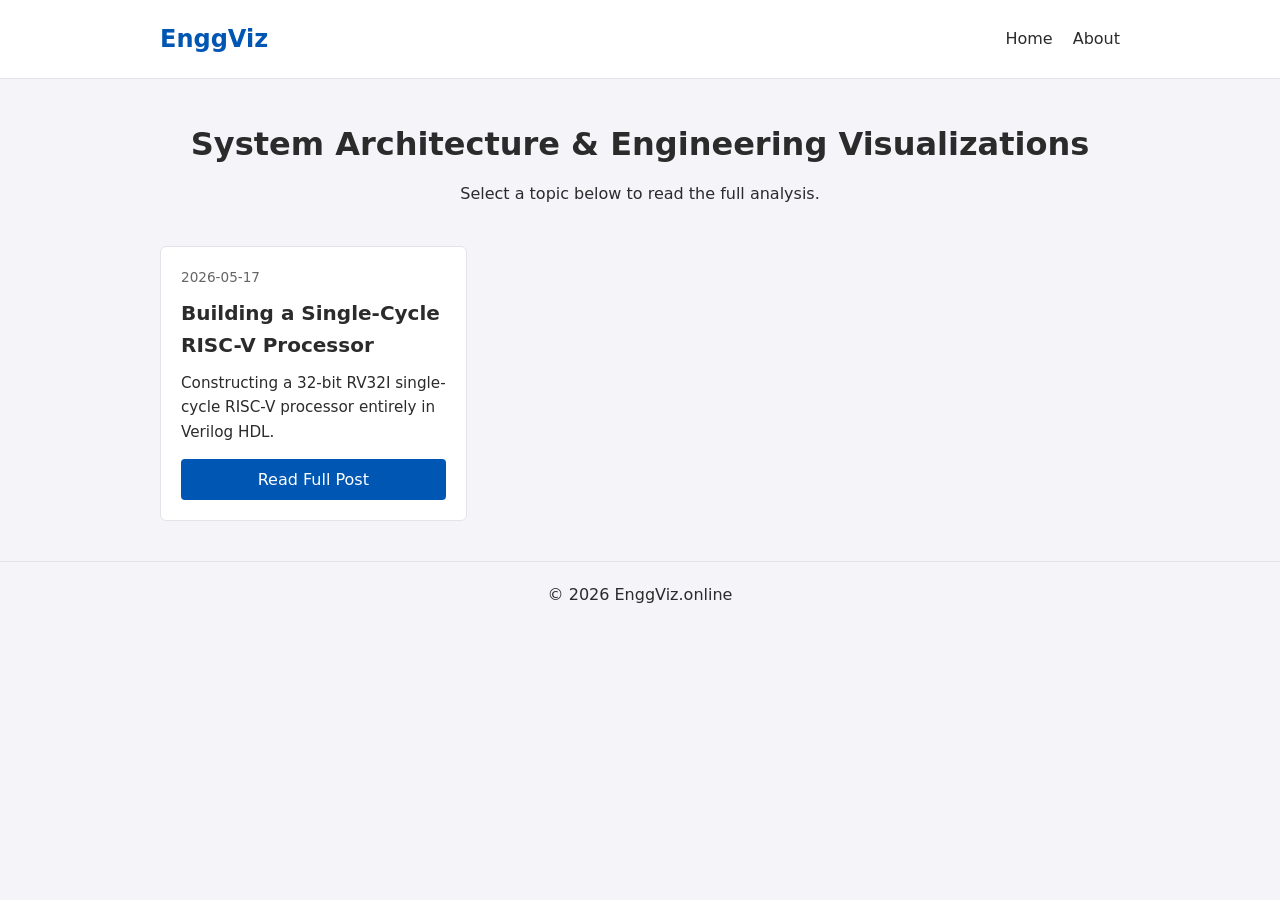
==== index.html @ f7cac492 "Add files via upload" ====
<!DOCTYPE html>
<html lang="en">
<head>
    <meta charset="UTF-8">
    <meta name="viewport" content="width=device-width, initial-scale=1.0">
    <title>EnggViz | Engineering & Mathematics</title>
    <link rel="stylesheet" href="styles.css">
</head>
<body>
    <header class="site-header">
        <div class="container nav-bar">
            <h1 class="logo">EnggViz</h1>
            <nav>
                <ul class="nav-links">
                    <li><a href="index.html">Home</a></li>
                    <li><a href="#">About</a></li>
                </ul>
            </nav>
        </div>
    </header>

    <main class="container">
        <section class="hero">
            <h2>System Architecture & Engineering Visualizations</h2>
            <p>Select a topic below to read the full analysis.</p>
        </section>

        <section id="feed-container" class="grid-feed"></section>
    </main>

    <footer class="site-footer">
        <div class="container">
            <p>&copy; 2026 EnggViz.online</p>
        </div>
    </footer>

    <script src="script.js"></script>
</body>
</html>
---- styles.css ----
:root {
          --bg-color: #f4f4f9;
          --text-color: #2b2b2b;
          --accent-color: #0056b3;
          --card-bg: #ffffff;
          --border: #e1e4e8;
          --font-sans: system-ui, -apple-system, sans-serif;
}

* {
          margin: 0;
          padding: 0;
          box-sizing: border-box;
}

body {
          font-family: var(--font-sans);
          background-color: var(--bg-color);
          color: var(--text-color);
          line-height: 1.6;
}

.container {
          max-width: 1000px;
          margin: 0 auto;
          padding: 0 20px;
}

/* Header */
.site-header {
          background-color: var(--card-bg);
          border-bottom: 1px solid var(--border);
          padding: 20px 0;
}

.nav-bar {
          display: flex;
          justify-content: space-between;
          align-items: center;
}

.logo {
          color: var(--accent-color);
          font-size: 1.5rem;
}

.nav-links {
          list-style: none;
          display: flex;
          gap: 20px;
}

.nav-links a {
          text-decoration: none;
          color: var(--text-color);
          font-weight: 500;
}

/* Main Content */
.hero {
          text-align: center;
          margin: 40px 0;
}

.hero h2 {
          font-size: 2rem;
          margin-bottom: 10px;
}

/* Grid Feed */
.grid-feed {
          display: grid;
          grid-template-columns: repeat(auto-fill, minmax(300px, 1fr));
          gap: 20px;
          margin-bottom: 40px;
}

.card {
          background-color: var(--card-bg);
          border: 1px solid var(--border);
          border-radius: 6px;
          padding: 20px;
          display: flex;
          flex-direction: column;
          transition: transform 0.2s ease, box-shadow 0.2s ease;
}

.card:hover {
          transform: translateY(-2px);
          box-shadow: 0 4px 12px rgba(0, 0, 0, 0.05);
}

.card-date {
          font-size: 0.85rem;
          color: #666;
          margin-bottom: 8px;
}

.card-title {
          font-size: 1.25rem;
          margin-bottom: 10px;
}

.card-excerpt {
          font-size: 0.95rem;
          flex-grow: 1;
          margin-bottom: 15px;
}

.card-link {
          text-decoration: none;
          color: #ffffff;
          background-color: var(--accent-color);
          padding: 8px 12px;
          border-radius: 4px;
          text-align: center;
          font-weight: 500;
}

/* Footer */
.site-footer {
          text-align: center;
          padding: 20px 0;
          margin-top: 40px;
          border-top: 1px solid var(--border);
}

.article-container {
          max-width: 800px;
          /* Narrower width for better reading experience */
          margin-top: 40px;
          margin-bottom: 60px;
}

.blog-post {
          background-color: var(--card-bg);
          padding: 40px;
          border-radius: 8px;
          border: 1px solid var(--border);
}

.post-header {
          margin-bottom: 40px;
          text-align: center;
          border-bottom: 1px solid var(--border);
          padding-bottom: 20px;
}

.post-category {
          display: inline-block;
          color: var(--accent-color);
          font-size: 0.9rem;
          font-weight: 600;
          text-transform: uppercase;
          letter-spacing: 1px;
          margin-bottom: 15px;
}

.post-title {
          font-size: 2.5rem;
          line-height: 1.2;
          margin-bottom: 15px;
          color: #1a1a1a;
}

.post-meta {
          color: #666;
          font-size: 0.95rem;
}

.post-content h2 {
          font-size: 1.8rem;
          margin: 40px 0 20px;
          color: #222;
}

.post-content p {
          font-size: 1.1rem;
          line-height: 1.8;
          margin-bottom: 20px;
          color: #333;
}

.post-content ul {
          margin-bottom: 20px;
          padding-left: 20px;
}

.post-content li {
          font-size: 1.1rem;
          line-height: 1.8;
          margin-bottom: 10px;
          color: #333;
}

/* Code Blocks */
pre {
          background-color: #1e1e1e;
          color: #d4d4d4;
          padding: 20px;
          border-radius: 6px;
          overflow-x: auto;
          margin: 25px 0;
          font-family: 'Courier New', Courier, monospace;
          font-size: 0.95rem;
          line-height: 1.5;
}

code {
          font-family: 'Courier New', Courier, monospace;
          background-color: #f0f0f0;
          color: #d63384;
          padding: 2px 4px;
          border-radius: 4px;
          font-size: 0.95em;
}

pre code {
          background-color: transparent;
          color: inherit;
          padding: 0;
}

/* Placeholders for Diagrams */
.placeholder-image {
          background-color: #e9ecef;
          border: 2px dashed #adb5bd;
          height: 300px;
          display: flex;
          align-items: center;
          justify-content: center;
          color: #6c757d;
          font-weight: bold;
          margin: 30px 0;
          border-radius: 6px;
}
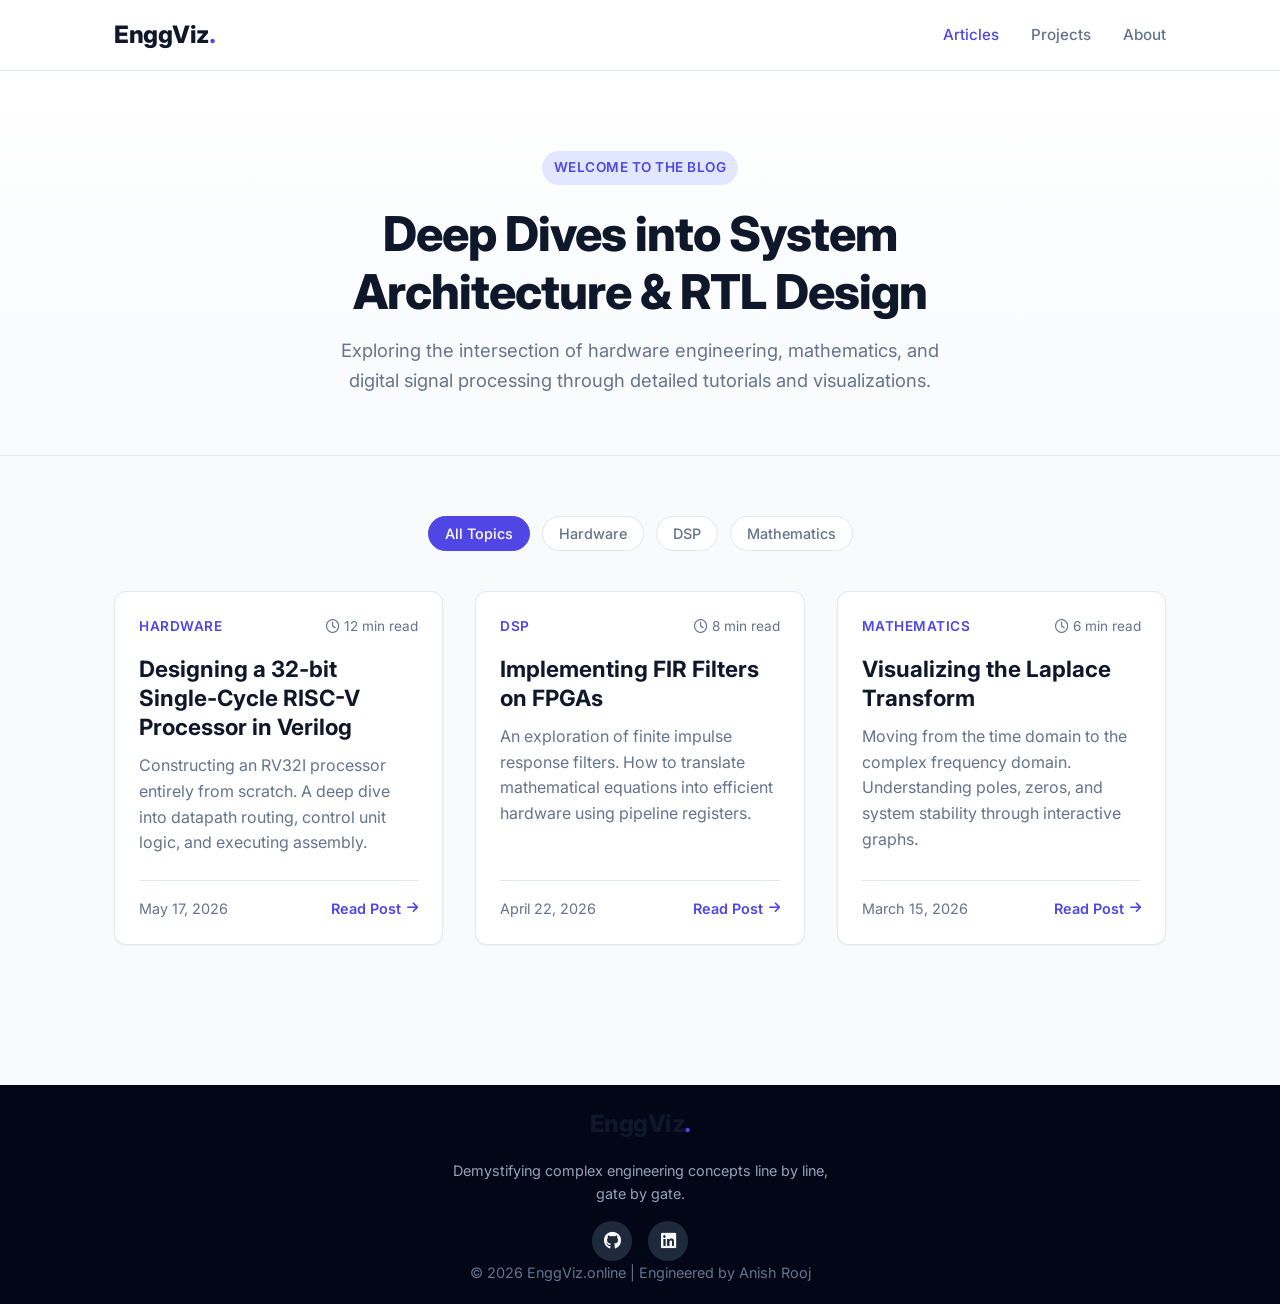
==== commit 0b753c48: "Add files via upload" ====
--- a/index.html
+++ b/index.html
@@ -1,39 +1,76 @@
 <!DOCTYPE html>
 <html lang="en">
+
 <head>
     <meta charset="UTF-8">
     <meta name="viewport" content="width=device-width, initial-scale=1.0">
-    <title>EnggViz | Engineering & Mathematics</title>
+    <title>EnggViz | Engineering & Mathematics Architecture</title>
+
+    <link rel="preconnect" href="https://fonts.googleapis.com">
+    <link rel="preconnect" href="https://fonts.gstatic.com" crossorigin>
+    <link href="https://fonts.googleapis.com/css2?family=Inter:wght@300;400;500;600;700&display=swap" rel="stylesheet">
+
+    <link rel="stylesheet" href="https://cdnjs.cloudflare.com/ajax/libs/font-awesome/6.4.0/css/all.min.css">
+
     <link rel="stylesheet" href="styles.css">
 </head>
+
 <body>
     <header class="site-header">
         <div class="container nav-bar">
-            <h1 class="logo">EnggViz</h1>
+            <h1 class="logo"><a href="index.html">EnggViz<span>.</span></a></h1>
             <nav>
                 <ul class="nav-links">
-                    <li><a href="index.html">Home</a></li>
+                    <li><a href="index.html" class="active">Articles</a></li>
+                    <li><a href="#">Projects</a></li>
                     <li><a href="#">About</a></li>
                 </ul>
             </nav>
         </div>
     </header>
 
-    <main class="container">
+    <main>
         <section class="hero">
-            <h2>System Architecture & Engineering Visualizations</h2>
-            <p>Select a topic below to read the full analysis.</p>
+            <div class="container">
+                <span class="hero-badge">Welcome to the blog</span>
+                <h2>Deep Dives into System Architecture & RTL Design</h2>
+                <p>Exploring the intersection of hardware engineering, mathematics, and digital signal processing
+                    through detailed tutorials and visualizations.</p>
+            </div>
         </section>
 
-        <section id="feed-container" class="grid-feed"></section>
+        <div class="container main-content">
+            <div class="filter-bar">
+                <button class="filter-btn active" data-filter="all">All Topics</button>
+                <button class="filter-btn" data-filter="Hardware">Hardware</button>
+                <button class="filter-btn" data-filter="DSP">DSP</button>
+                <button class="filter-btn" data-filter="Mathematics">Mathematics</button>
+            </div>
+
+            <section id="feed-container" class="grid-feed">
+            </section>
+        </div>
     </main>
 
     <footer class="site-footer">
-        <div class="container">
-            <p>&copy; 2026 EnggViz.online</p>
+        <div class="footer-bottom">
+            <div class="footer-brand">
+                <h2 class="logo">EnggViz<span>.</span></h2>
+                <p>Demystifying complex engineering concepts line by line, gate by gate.</p>
+                <div class="social-links">
+                    <a href="https://github.com/Anish-Rooj-cpu" target="_blank" rel="noopener"><i
+                            class="fab fa-github"></i></a>
+                    <a href="https://www.linkedin.com/in/anish-rooj" target="_blank" rel="noopener"><i
+                            class="fab fa-linkedin"></i></a>
+                </div>
+            </div>
+            <div class="container">
+                <p>&copy; 2026 EnggViz.online | Engineered by Anish Rooj</p>
+            </div>
         </div>
     </footer>
 
     <script src="script.js"></script>
 </body>
+
 </html>
--- a/styles.css
+++ b/styles.css
@@ -1,236 +1,312 @@
 :root {
-          --bg-color: #f4f4f9;
-          --text-color: #2b2b2b;
-          --accent-color: #0056b3;
-          --card-bg: #ffffff;
-          --border: #e1e4e8;
-          --font-sans: system-ui, -apple-system, sans-serif;
+    /* Color Palette */
+    --bg-color: #f8fafc;
+    --surface-color: #ffffff;
+    --text-main: #0f172a;
+    --text-muted: #64748b;
+    --accent-color: #4f46e5;      /* Indigo */
+    --accent-hover: #4338ca;
+    --border-color: #e2e8f0;
+    
+    /* Typography */
+    --font-sans: 'Inter', system-ui, -apple-system, sans-serif;
+    
+    /* Effects */
+    --shadow-sm: 0 1px 2px 0 rgb(0 0 0 / 0.05);
+    --shadow-md: 0 4px 6px -1px rgb(0 0 0 / 0.1), 0 2px 4px -2px rgb(0 0 0 / 0.1);
+    --shadow-lg: 0 10px 15px -3px rgb(0 0 0 / 0.1), 0 4px 6px -4px rgb(0 0 0 / 0.1);
+    --transition: all 0.2s ease-in-out;
 }
 
 * {
-          margin: 0;
-          padding: 0;
-          box-sizing: border-box;
+    margin: 0;
+    padding: 0;
+    box-sizing: border-box;
 }
 
 body {
-          font-family: var(--font-sans);
-          background-color: var(--bg-color);
-          color: var(--text-color);
-          line-height: 1.6;
+    font-family: var(--font-sans);
+    background-color: var(--bg-color);
+    color: var(--text-main);
+    line-height: 1.6;
+    -webkit-font-smoothing: antialiased;
+}
+
+a {
+    text-decoration: none;
+    color: inherit;
+    transition: var(--transition);
 }
 
 .container {
-          max-width: 1000px;
-          margin: 0 auto;
-          padding: 0 20px;
-}
-
-/* Header */
+    max-width: 1100px;
+    margin: 0 auto;
+    padding: 0 24px;
+}
+
+/* --- Header --- */
 .site-header {
-          background-color: var(--card-bg);
-          border-bottom: 1px solid var(--border);
-          padding: 20px 0;
+    background-color: rgba(255, 255, 255, 0.9);
+    backdrop-filter: blur(8px);
+    border-bottom: 1px solid var(--border-color);
+    padding: 16px 0;
+    position: sticky;
+    top: 0;
+    z-index: 100;
 }
 
 .nav-bar {
-          display: flex;
-          justify-content: space-between;
-          align-items: center;
+    display: flex;
+    justify-content: space-between;
+    align-items: center;
 }
 
 .logo {
-          color: var(--accent-color);
-          font-size: 1.5rem;
+    font-size: 1.5rem;
+    font-weight: 800;
+    color: var(--text-main);
+    letter-spacing: -0.5px;
+}
+
+.logo span {
+    color: var(--accent-color);
 }
 
 .nav-links {
-          list-style: none;
-          display: flex;
-          gap: 20px;
+    list-style: none;
+    display: flex;
+    gap: 32px;
 }
 
 .nav-links a {
-          text-decoration: none;
-          color: var(--text-color);
-          font-weight: 500;
-}
-
-/* Main Content */
+    color: var(--text-muted);
+    font-weight: 500;
+    font-size: 0.95rem;
+}
+
+.nav-links a:hover, .nav-links a.active {
+    color: var(--accent-color);
+}
+
+/* --- Hero Section --- */
 .hero {
-          text-align: center;
-          margin: 40px 0;
+    padding: 80px 0 60px;
+    text-align: center;
+    background: linear-gradient(180deg, #ffffff 0%, var(--bg-color) 100%);
+    border-bottom: 1px solid var(--border-color);
+}
+
+.hero-badge {
+    display: inline-block;
+    background-color: #e0e7ff;
+    color: var(--accent-color);
+    padding: 6px 12px;
+    border-radius: 20px;
+    font-size: 0.85rem;
+    font-weight: 600;
+    margin-bottom: 20px;
+    text-transform: uppercase;
+    letter-spacing: 0.5px;
 }
 
 .hero h2 {
-          font-size: 2rem;
-          margin-bottom: 10px;
-}
-
-/* Grid Feed */
+    font-size: 3rem;
+    font-weight: 800;
+    letter-spacing: -1px;
+    margin-bottom: 16px;
+    color: #0f172a;
+    max-width: 800px;
+    margin-left: auto;
+    margin-right: auto;
+    line-height: 1.2;
+}
+
+.hero p {
+    font-size: 1.15rem;
+    color: var(--text-muted);
+    max-width: 600px;
+    margin: 0 auto;
+}
+
+/* --- Main Content & Filters --- */
+.main-content {
+    padding: 60px 24px;
+}
+
+.filter-bar {
+    display: flex;
+    gap: 12px;
+    margin-bottom: 40px;
+    flex-wrap: wrap;
+    justify-content: center;
+}
+
+.filter-btn {
+    background-color: var(--surface-color);
+    border: 1px solid var(--border-color);
+    color: var(--text-muted);
+    padding: 8px 16px;
+    border-radius: 20px;
+    font-size: 0.9rem;
+    font-weight: 500;
+    cursor: pointer;
+    font-family: inherit;
+    transition: var(--transition);
+}
+
+.filter-btn:hover {
+    border-color: var(--accent-color);
+    color: var(--accent-color);
+}
+
+.filter-btn.active {
+    background-color: var(--accent-color);
+    color: #ffffff;
+    border-color: var(--accent-color);
+}
+
+/* --- Blog Cards Feed --- */
 .grid-feed {
-          display: grid;
-          grid-template-columns: repeat(auto-fill, minmax(300px, 1fr));
-          gap: 20px;
-          margin-bottom: 40px;
+    display: grid;
+    grid-template-columns: repeat(auto-fill, minmax(320px, 1fr));
+    gap: 32px;
 }
 
 .card {
-          background-color: var(--card-bg);
-          border: 1px solid var(--border);
-          border-radius: 6px;
-          padding: 20px;
-          display: flex;
-          flex-direction: column;
-          transition: transform 0.2s ease, box-shadow 0.2s ease;
+    background-color: var(--surface-color);
+    border: 1px solid var(--border-color);
+    border-radius: 12px;
+    padding: 24px;
+    display: flex;
+    flex-direction: column;
+    transition: var(--transition);
+    box-shadow: var(--shadow-sm);
 }
 
 .card:hover {
-          transform: translateY(-2px);
-          box-shadow: 0 4px 12px rgba(0, 0, 0, 0.05);
+    transform: translateY(-4px);
+    box-shadow: var(--shadow-lg);
+    border-color: #cbd5e1;
+}
+
+.card-header {
+    display: flex;
+    justify-content: space-between;
+    align-items: center;
+    margin-bottom: 16px;
+    font-size: 0.85rem;
+}
+
+.card-category {
+    color: var(--accent-color);
+    font-weight: 600;
+    text-transform: uppercase;
+    letter-spacing: 0.5px;
+}
+
+.card-read-time {
+    color: var(--text-muted);
+}
+
+.card-title {
+    font-size: 1.4rem;
+    font-weight: 700;
+    margin-bottom: 12px;
+    line-height: 1.3;
+}
+
+.card-title a:hover {
+    color: var(--accent-color);
+}
+
+.card-excerpt {
+    font-size: 1rem;
+    color: var(--text-muted);
+    flex-grow: 1;
+    margin-bottom: 24px;
+}
+
+.card-footer {
+    display: flex;
+    justify-content: space-between;
+    align-items: center;
+    border-top: 1px solid var(--border-color);
+    padding-top: 16px;
+    font-size: 0.9rem;
 }
 
 .card-date {
-          font-size: 0.85rem;
-          color: #666;
-          margin-bottom: 8px;
-}
-
-.card-title {
-          font-size: 1.25rem;
-          margin-bottom: 10px;
-}
-
-.card-excerpt {
-          font-size: 0.95rem;
-          flex-grow: 1;
-          margin-bottom: 15px;
+    color: var(--text-muted);
 }
 
 .card-link {
-          text-decoration: none;
-          color: #ffffff;
-          background-color: var(--accent-color);
-          padding: 8px 12px;
-          border-radius: 4px;
-          text-align: center;
-          font-weight: 500;
-}
-
-/* Footer */
+    color: var(--accent-color);
+    font-weight: 600;
+    display: flex;
+    align-items: center;
+    gap: 6px;
+}
+
+.card-link:hover {
+    color: var(--accent-hover);
+    gap: 10px; /* Slight animation effect */
+}
+
+/* --- Footer --- */
 .site-footer {
-          text-align: center;
-          padding: 20px 0;
-          margin-top: 40px;
-          border-top: 1px solid var(--border);
-}
-
-.article-container {
-          max-width: 800px;
-          /* Narrower width for better reading experience */
-          margin-top: 40px;
-          margin-bottom: 60px;
-}
-
-.blog-post {
-          background-color: var(--card-bg);
-          padding: 40px;
-          border-radius: 8px;
-          border: 1px solid var(--border);
-}
-
-.post-header {
-          margin-bottom: 40px;
-          text-align: center;
-          border-bottom: 1px solid var(--border);
-          padding-bottom: 20px;
-}
-
-.post-category {
-          display: inline-block;
-          color: var(--accent-color);
-          font-size: 0.9rem;
-          font-weight: 600;
-          text-transform: uppercase;
-          letter-spacing: 1px;
-          margin-bottom: 15px;
-}
-
-.post-title {
-          font-size: 2.5rem;
-          line-height: 1.2;
-          margin-bottom: 15px;
-          color: #1a1a1a;
-}
-
-.post-meta {
-          color: #666;
-          font-size: 0.95rem;
-}
-
-.post-content h2 {
-          font-size: 1.8rem;
-          margin: 40px 0 20px;
-          color: #222;
-}
-
-.post-content p {
-          font-size: 1.1rem;
-          line-height: 1.8;
-          margin-bottom: 20px;
-          color: #333;
-}
-
-.post-content ul {
-          margin-bottom: 20px;
-          padding-left: 20px;
-}
-
-.post-content li {
-          font-size: 1.1rem;
-          line-height: 1.8;
-          margin-bottom: 10px;
-          color: #333;
-}
-
-/* Code Blocks */
-pre {
-          background-color: #1e1e1e;
-          color: #d4d4d4;
-          padding: 20px;
-          border-radius: 6px;
-          overflow-x: auto;
-          margin: 25px 0;
-          font-family: 'Courier New', Courier, monospace;
-          font-size: 0.95rem;
-          line-height: 1.5;
-}
-
-code {
-          font-family: 'Courier New', Courier, monospace;
-          background-color: #f0f0f0;
-          color: #d63384;
-          padding: 2px 4px;
-          border-radius: 4px;
-          font-size: 0.95em;
-}
-
-pre code {
-          background-color: transparent;
-          color: inherit;
-          padding: 0;
-}
-
-/* Placeholders for Diagrams */
-.placeholder-image {
-          background-color: #e9ecef;
-          border: 2px dashed #adb5bd;
-          height: 300px;
-          display: flex;
-          align-items: center;
-          justify-content: center;
-          color: #6c757d;
-          font-weight: bold;
-          margin: 30px 0;
-          border-radius: 6px;
+    background-color: #0f172a;
+    color: #f8fafc;
+    margin-top: 80px;
+}
+
+.footer-content {
+    display: flex;
+    flex-direction: column;
+    align-items: center;
+    text-align: center;
+    margin-bottom: 40px;
+}
+
+.footer-brand p {
+    color: #94a3b8;
+    margin: 16px auto;
+    max-width: 400px;
+}
+
+.social-links {
+    display: flex;
+    justify-content: center;
+    gap: 16px;
+}
+
+.social-links a {
+    color: #f8fafc;
+    background-color: #1e293b;
+    width: 40px;
+    height: 40px;
+    display: flex;
+    align-items: center;
+    justify-content: center;
+    border-radius: 50%;
+    font-size: 1.1rem;
+}
+
+.social-links a:hover {
+    background-color: var(--accent-color);
+    transform: translateY(-2px);
+}
+
+.footer-bottom {
+    background-color: #020617;
+    padding: 20px 0;
+    text-align: center;
+    color: #64748b;
+    font-size: 0.9rem;
+}
+
+/* Responsive */
+@media (max-width: 768px) {
+    .hero h2 { font-size: 2.2rem; }
+    .footer-grid { grid-template-columns: 1fr; }
+    .nav-links { display: none; /* Add hamburger menu logic later if needed */ }
 }
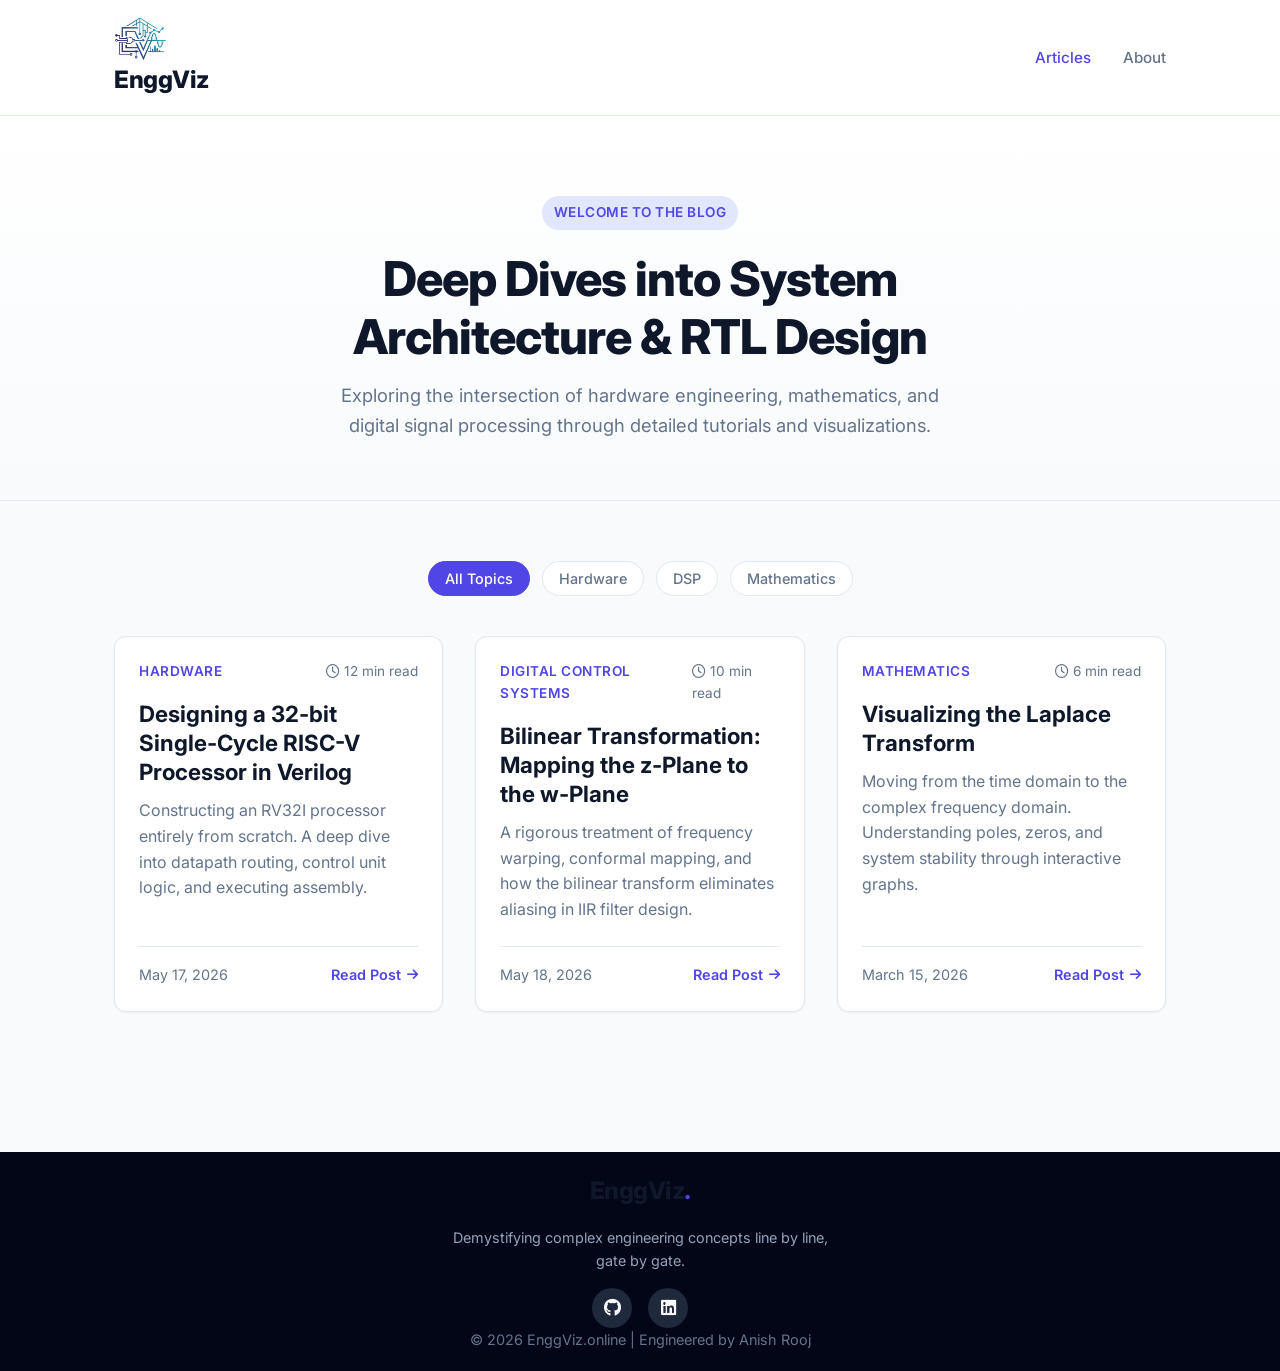
==== commit d6d70a57: "Add files via upload" ====
--- a/index.html
+++ b/index.html
@@ -2,27 +2,99 @@
 <html lang="en">
 
 <head>
+    <!-- ✅ Character encoding & viewport -->
     <meta charset="UTF-8">
     <meta name="viewport" content="width=device-width, initial-scale=1.0">
-    <title>EnggViz | Engineering & Mathematics Architecture</title>
+    
+    <!-- ✅ Primary SEO meta tags -->
+    <title>EnggViz — Engineering & Mathematics Explained</title>
+    <meta name="description"
+        content="In-depth articles on engineering concepts, mathematics, and architecture. Clear explanations, diagrams, and insights for students and professionals.">
+    <meta name="author" content="EnggViz">
+    <meta name="robots" content="index, follow, max-image-preview:large, max-snippet:-1, max-video-preview:-1">
+    <link rel="canonical" href="https://www.enggviz.com/">
+    <link rel="icon" type="image/png" sizes="192x192" href="logo.png">
+    <!-- ✅ Open Graph (blog-specific type) -->
+    <meta property="og:type" content="blog">
+    <meta property="og:url" content="https://www.enggviz.com/">
+    <meta property="og:title" content="EnggViz — Engineering & Mathematics Explained">
+    <meta property="og:description"
+        content="In-depth articles on engineering concepts, mathematics, and architecture. Clear explanations, diagrams, and insights for students and professionals.">
+    <meta property="og:image" content="https://www.enggviz.com/assets/og-image.png">
+    <meta property="og:image:width" content="1200">
+    <meta property="og:image:height" content="630">
+    <meta property="og:image:alt" content="EnggViz blog — Engineering & Mathematics">
+    <meta property="og:site_name" content="EnggViz">
+    <meta property="og:locale" content="en_US">
 
+    <!-- ✅ Twitter Card -->
+    <meta name="twitter:card" content="summary_large_image">
+    <meta name="twitter:site" content="@enggviz">
+    <meta name="twitter:title" content="EnggViz — Engineering & Mathematics Explained">
+    <meta name="twitter:description"
+        content="In-depth articles on engineering concepts, mathematics, and architecture.">
+    <meta name="twitter:image" content="https://www.enggviz.com/assets/og-image.png">
+
+    <!-- ✅ Blog/article discoverability -->
+    <link rel="alternate" type="application/rss+xml" title="EnggViz RSS Feed" href="https://www.enggviz.com/feed.xml">
+
+    <!-- ✅ Favicon set -->
+    <link rel="icon" type="image/x-icon" href="/favicon.ico">
+    <link rel="icon" type="image/png" sizes="32x32" href="/favicon-32x32.png">
+    <link rel="icon" type="image/png" sizes="16x16" href="/favicon-16x16.png">
+    <link rel="apple-touch-icon" sizes="180x180" href="/apple-touch-icon.png">
+    <link rel="manifest" href="/site.webmanifest">
+    <meta name="theme-color" content="#0f172a">
+
+    <!-- ✅ Performance -->
     <link rel="preconnect" href="https://fonts.googleapis.com">
     <link rel="preconnect" href="https://fonts.gstatic.com" crossorigin>
+
+    <!-- ✅ Fonts -->
     <link href="https://fonts.googleapis.com/css2?family=Inter:wght@300;400;500;600;700&display=swap" rel="stylesheet">
 
-    <link rel="stylesheet" href="https://cdnjs.cloudflare.com/ajax/libs/font-awesome/6.4.0/css/all.min.css">
+    <!-- ✅ Font Awesome (non-render-blocking) -->
+    <link rel="stylesheet" href="https://cdnjs.cloudflare.com/ajax/libs/font-awesome/6.4.0/css/all.min.css"
+        media="print" onload="this.media='all'">
+    <noscript>
+        <link rel="stylesheet" href="https://cdnjs.cloudflare.com/ajax/libs/font-awesome/6.4.0/css/all.min.css">
+    </noscript>
 
+    <!-- ✅ App stylesheet -->
     <link rel="stylesheet" href="styles.css">
+
+    <!-- ✅ Structured data — Blog (homepage) -->
+    <script type="application/ld+json">
+    {
+        "@context": "https://schema.org",
+        "@type": "Blog",
+        "name": "EnggViz",
+        "url": "https://blog.enggviz.online/",
+        "description": "In-depth articles on engineering concepts, mathematics, and architecture.",
+        "inLanguage": "en-US",
+        "publisher": {
+            "@type": "Organization",
+            "name": "EnggViz",
+            "logo": {
+                "@type": "ImageObject",
+                "url": "https://blog.enggviz.online/logo.png"
+            }
+        }
+    }
+    </script>
 </head>
 
 <body>
     <header class="site-header">
         <div class="container nav-bar">
-            <h1 class="logo"><a href="index.html">EnggViz<span>.</span></a></h1>
+            <h1 class="logo">
+                <a href="index.html">
+                    <img src="logo.png" alt="EnggViz Logo" class="site-logo">EnggViz
+                </a>
+            </h1>
             <nav>
                 <ul class="nav-links">
                     <li><a href="index.html" class="active">Articles</a></li>
-                    <li><a href="#">Projects</a></li>
                     <li><a href="#">About</a></li>
                 </ul>
             </nav>
--- a/styles.css
+++ b/styles.css
@@ -60,7 +60,23 @@
     justify-content: space-between;
     align-items: center;
 }
-
+/* --- Logo Image Styling --- */
+.site-logo {
+    height: 45px; 
+    width: auto;  
+    display: block;
+    transition: transform 0.2s ease;
+}
+
+.site-logo:hover {
+    transform: scale(1.05); /* Adds a subtle zoom effect when hovered */
+}
+
+/* Optional: Make the footer logo slightly larger or smaller if desired */
+.footer-logo {
+    height: 55px;
+    margin-bottom: 10px;
+}
 .logo {
     font-size: 1.5rem;
     font-weight: 800;
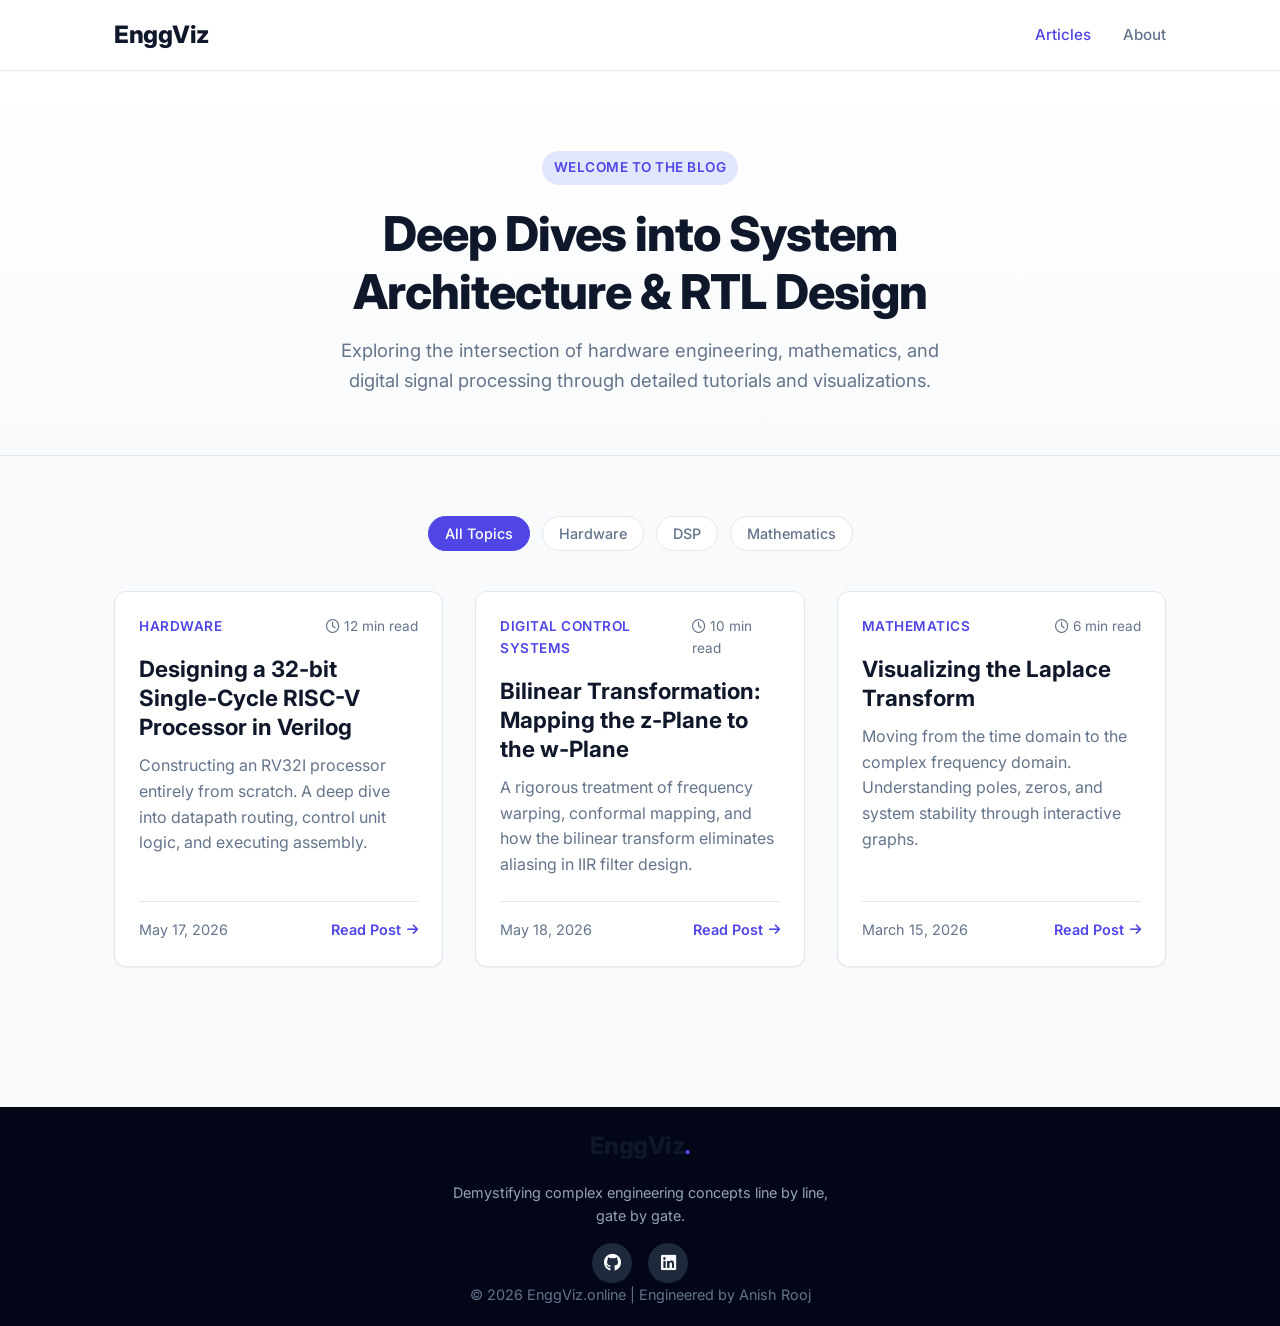
==== commit 852cc728: "Add files via upload" ====
--- a/index.html
+++ b/index.html
@@ -89,7 +89,7 @@
         <div class="container nav-bar">
             <h1 class="logo">
                 <a href="index.html">
-                    <img src="logo.png" alt="EnggViz Logo" class="site-logo">EnggViz
+                    EnggViz
                 </a>
             </h1>
             <nav>
--- a/styles.css
+++ b/styles.css
@@ -60,13 +60,6 @@
     justify-content: space-between;
     align-items: center;
 }
-/* --- Logo Image Styling --- */
-.site-logo {
-    height: 45px; 
-    width: auto;  
-    display: block;
-    transition: transform 0.2s ease;
-}
 
 .site-logo:hover {
     transform: scale(1.05); /* Adds a subtle zoom effect when hovered */
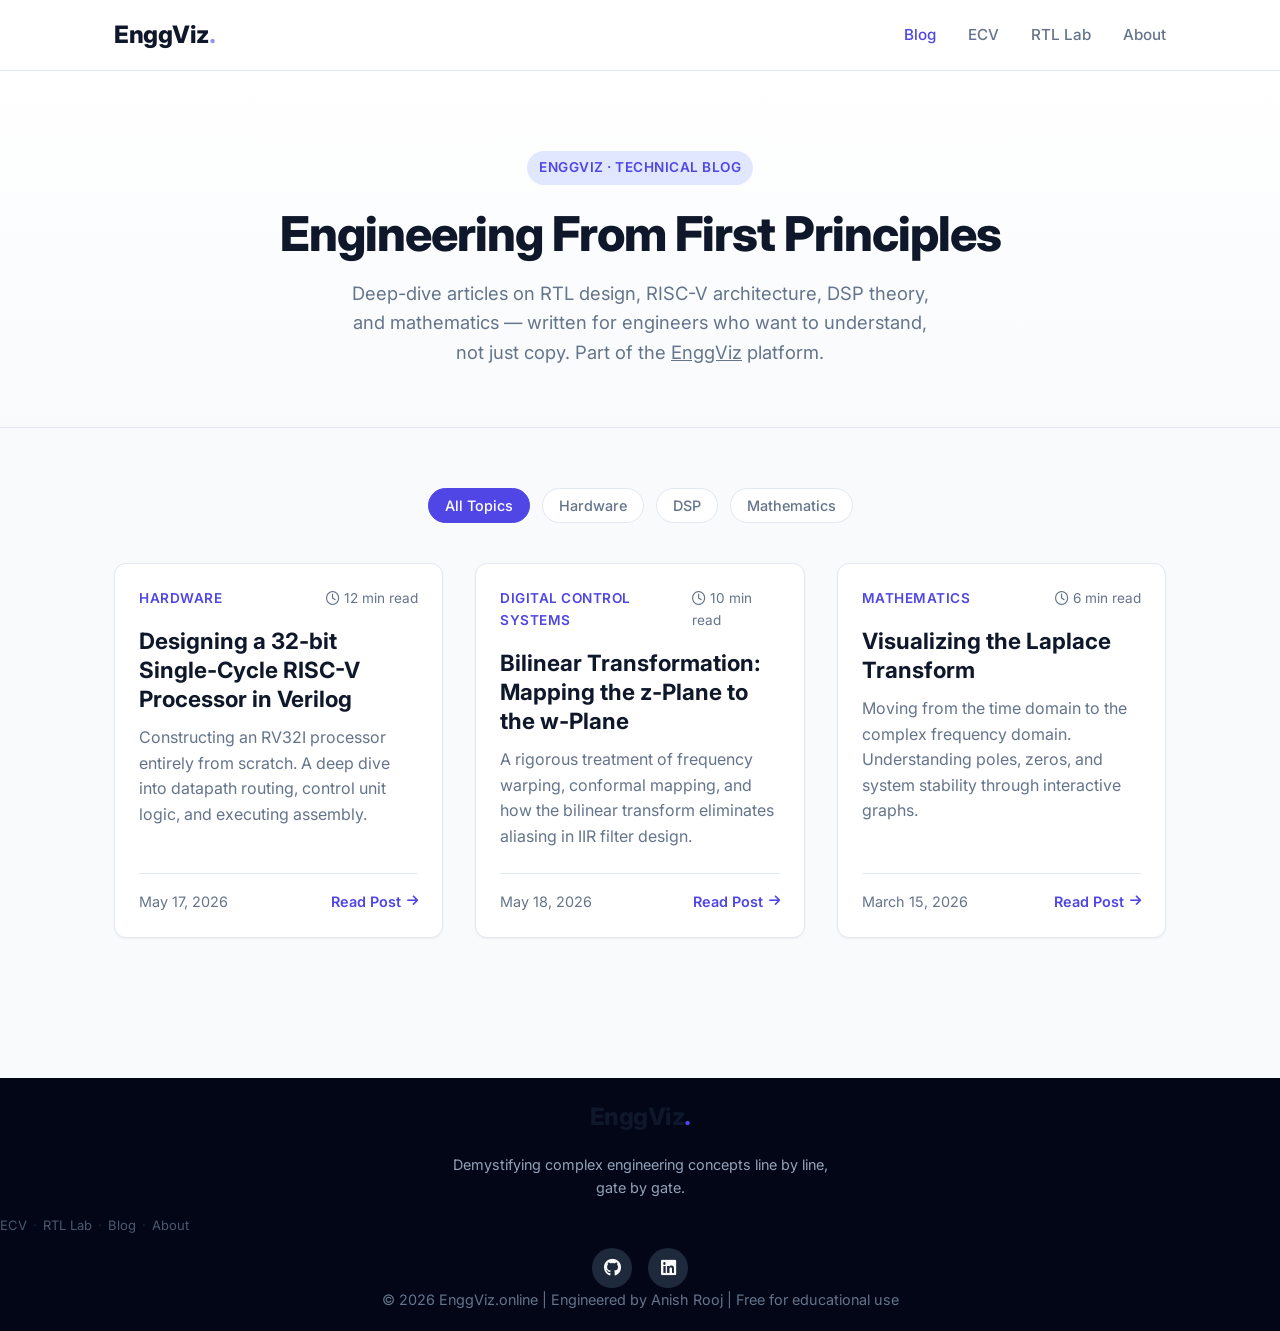
==== commit 00086c1b: "Updated the Lander Page" ====
--- a/index.html
+++ b/index.html
@@ -12,39 +12,17 @@
         content="In-depth articles on engineering concepts, mathematics, and architecture. Clear explanations, diagrams, and insights for students and professionals.">
     <meta name="author" content="EnggViz">
     <meta name="robots" content="index, follow, max-image-preview:large, max-snippet:-1, max-video-preview:-1">
-    <link rel="canonical" href="https://www.enggviz.com/">
+    <link rel="canonical" href="https://blog.enggviz.online/">
     <link rel="icon" type="image/png" sizes="192x192" href="logo.png">
     <!-- ✅ Open Graph (blog-specific type) -->
     <meta property="og:type" content="blog">
-    <meta property="og:url" content="https://www.enggviz.com/">
-    <meta property="og:title" content="EnggViz — Engineering & Mathematics Explained">
+    <meta property="og:url" content="https://blog.enggviz.online/">
+    <meta property="og:title" content="EnggViz Blog — Engineering & Mathematics Explained">
     <meta property="og:description"
         content="In-depth articles on engineering concepts, mathematics, and architecture. Clear explanations, diagrams, and insights for students and professionals.">
-    <meta property="og:image" content="https://www.enggviz.com/assets/og-image.png">
-    <meta property="og:image:width" content="1200">
-    <meta property="og:image:height" content="630">
-    <meta property="og:image:alt" content="EnggViz blog — Engineering & Mathematics">
-    <meta property="og:site_name" content="EnggViz">
-    <meta property="og:locale" content="en_US">
-
-    <!-- ✅ Twitter Card -->
-    <meta name="twitter:card" content="summary_large_image">
-    <meta name="twitter:site" content="@enggviz">
-    <meta name="twitter:title" content="EnggViz — Engineering & Mathematics Explained">
-    <meta name="twitter:description"
-        content="In-depth articles on engineering concepts, mathematics, and architecture.">
-    <meta name="twitter:image" content="https://www.enggviz.com/assets/og-image.png">
 
     <!-- ✅ Blog/article discoverability -->
-    <link rel="alternate" type="application/rss+xml" title="EnggViz RSS Feed" href="https://www.enggviz.com/feed.xml">
-
-    <!-- ✅ Favicon set -->
-    <link rel="icon" type="image/x-icon" href="/favicon.ico">
-    <link rel="icon" type="image/png" sizes="32x32" href="/favicon-32x32.png">
-    <link rel="icon" type="image/png" sizes="16x16" href="/favicon-16x16.png">
-    <link rel="apple-touch-icon" sizes="180x180" href="/apple-touch-icon.png">
-    <link rel="manifest" href="/site.webmanifest">
-    <meta name="theme-color" content="#0f172a">
+    <link rel="alternate" type="application/rss+xml" title="EnggViz RSS Feed" href="https://blog.enggviz.online/feed.xml">
 
     <!-- ✅ Performance -->
     <link rel="preconnect" href="https://fonts.googleapis.com">
@@ -62,6 +40,25 @@
 
     <!-- ✅ App stylesheet -->
     <link rel="stylesheet" href="styles.css">
+    <style>
+        .footer-platform-links {
+            display: flex;
+            flex-wrap: wrap;
+            gap: 6px;
+            align-items: center;
+            margin: 8px 0 12px;
+            font-size: 13px;
+        }
+        .footer-platform-links a {
+            color: inherit;
+            text-decoration: none;
+            opacity: 0.75;
+            transition: opacity 0.15s;
+        }
+        .footer-platform-links a:hover { opacity: 1; }
+        .footer-platform-links span { opacity: 0.3; }
+        .logo-dot { opacity: 0.6; }
+    </style>
 
     <!-- ✅ Structured data — Blog (homepage) -->
     <script type="application/ld+json">
@@ -88,14 +85,14 @@
     <header class="site-header">
         <div class="container nav-bar">
             <h1 class="logo">
-                <a href="index.html">
-                    EnggViz
-                </a>
+                <a href="index.html">EnggViz<span class="logo-dot">.</span></a>
             </h1>
             <nav>
                 <ul class="nav-links">
-                    <li><a href="index.html" class="active">Articles</a></li>
-                    <li><a href="#">About</a></li>
+                    <li><a href="index.html" class="active">Blog</a></li>
+                    <li><a href="https://enggviz.online" target="_blank" rel="noopener">ECV</a></li>
+                    <li><a href="https://lab.enggviz.online" target="_blank" rel="noopener">RTL Lab</a></li>
+                    <li><a href="https://enggviz.online/about.html" target="_blank" rel="noopener">About</a></li>
                 </ul>
             </nav>
         </div>
@@ -104,10 +101,11 @@
     <main>
         <section class="hero">
             <div class="container">
-                <span class="hero-badge">Welcome to the blog</span>
-                <h2>Deep Dives into System Architecture & RTL Design</h2>
-                <p>Exploring the intersection of hardware engineering, mathematics, and digital signal processing
-                    through detailed tutorials and visualizations.</p>
+                <span class="hero-badge">EnggViz · Technical Blog</span>
+                <h2>Engineering From First Principles</h2>
+                <p>Deep-dive articles on RTL design, RISC-V architecture, DSP theory, and mathematics —
+                    written for engineers who want to understand, not just copy. Part of the
+                    <a href="https://enggviz.online" target="_blank" rel="noopener" style="color:inherit;text-decoration:underline;">EnggViz</a> platform.</p>
             </div>
         </section>
 
@@ -129,15 +127,22 @@
             <div class="footer-brand">
                 <h2 class="logo">EnggViz<span>.</span></h2>
                 <p>Demystifying complex engineering concepts line by line, gate by gate.</p>
+                <div class="footer-platform-links">
+                    <a href="https://enggviz.online" target="_blank" rel="noopener">ECV</a>
+                    <span>·</span>
+                    <a href="https://lab.enggviz.online" target="_blank" rel="noopener">RTL Lab</a>
+                    <span>·</span>
+                    <a href="https://blog.enggviz.online">Blog</a>
+                    <span>·</span>
+                    <a href="https://enggviz.online/about.html" target="_blank" rel="noopener">About</a>
+                </div>
                 <div class="social-links">
-                    <a href="https://github.com/Anish-Rooj-cpu" target="_blank" rel="noopener"><i
-                            class="fab fa-github"></i></a>
-                    <a href="https://www.linkedin.com/in/anish-rooj" target="_blank" rel="noopener"><i
-                            class="fab fa-linkedin"></i></a>
+                    <a href="https://github.com/Anish-Rooj-cpu" target="_blank" rel="noopener"><i class="fab fa-github"></i></a>
+                    <a href="https://www.linkedin.com/in/anish-rooj" target="_blank" rel="noopener"><i class="fab fa-linkedin"></i></a>
                 </div>
             </div>
             <div class="container">
-                <p>&copy; 2026 EnggViz.online | Engineered by Anish Rooj</p>
+                <p>&copy; 2026 EnggViz.online | Engineered by Anish Rooj | Free for educational use</p>
             </div>
         </div>
     </footer>
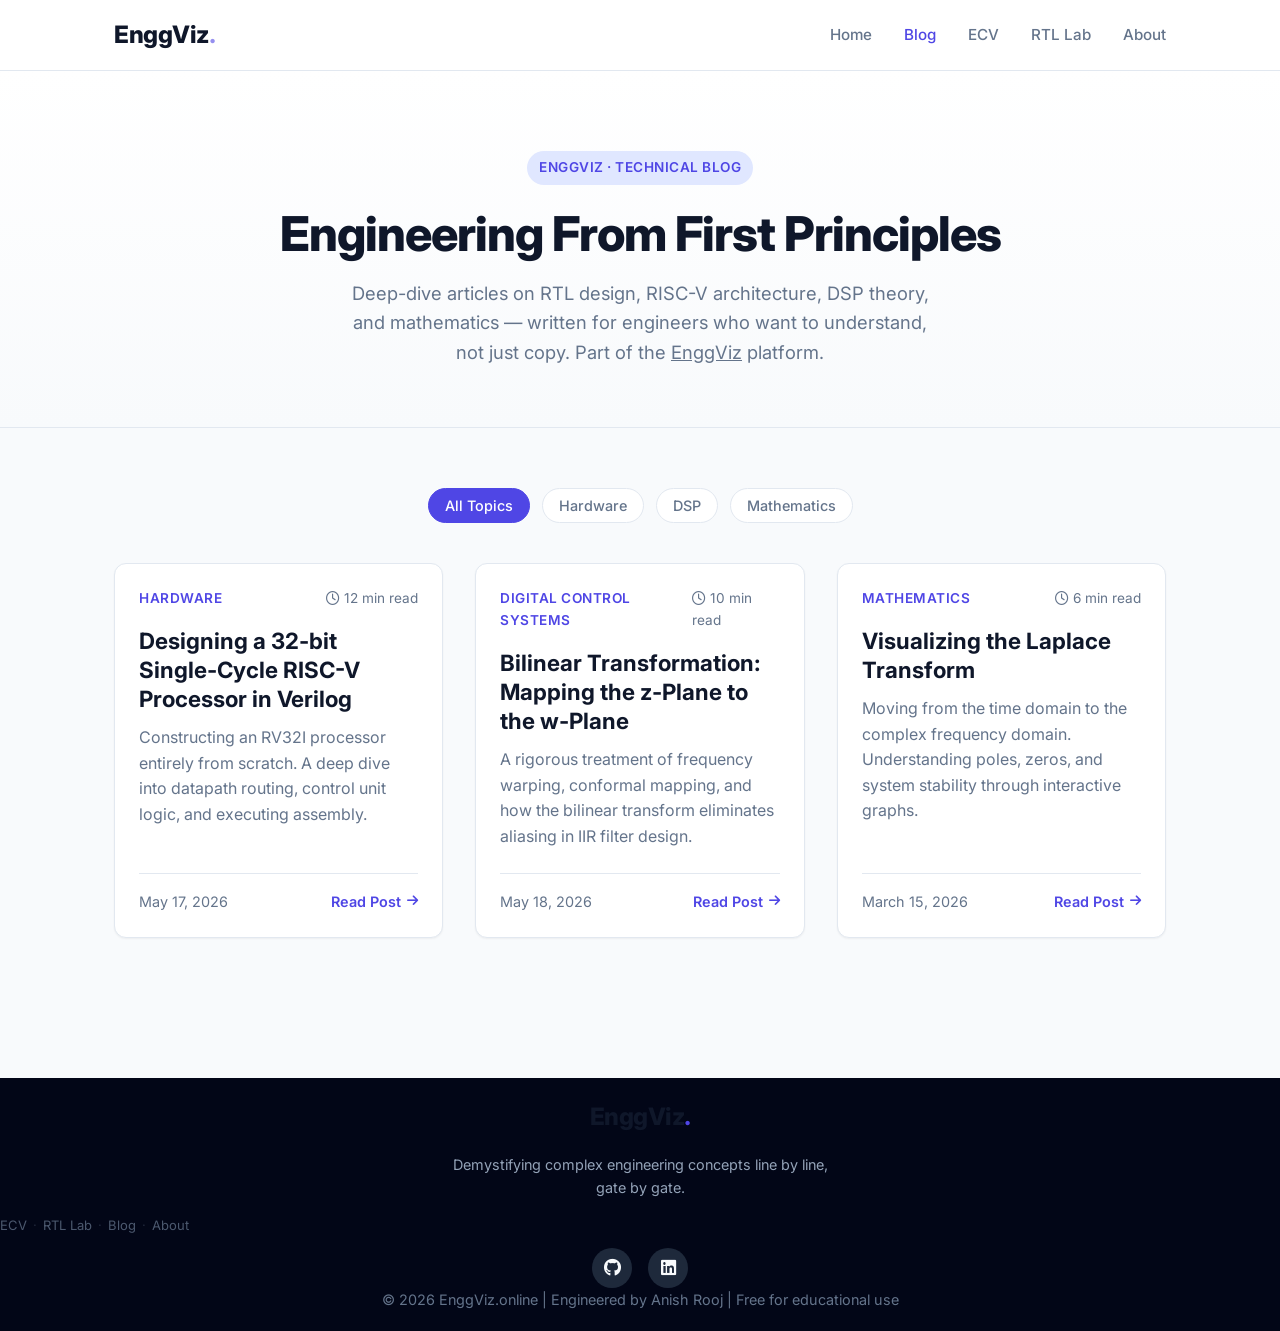
==== commit 39eab24d: "Add files via upload" ====
--- a/index.html
+++ b/index.html
@@ -89,6 +89,7 @@
             </h1>
             <nav>
                 <ul class="nav-links">
+                    <li><a href="https://enggviz.online/home">Home</a></li>
                     <li><a href="index.html" class="active">Blog</a></li>
                     <li><a href="https://enggviz.online" target="_blank" rel="noopener">ECV</a></li>
                     <li><a href="https://lab.enggviz.online" target="_blank" rel="noopener">RTL Lab</a></li>
